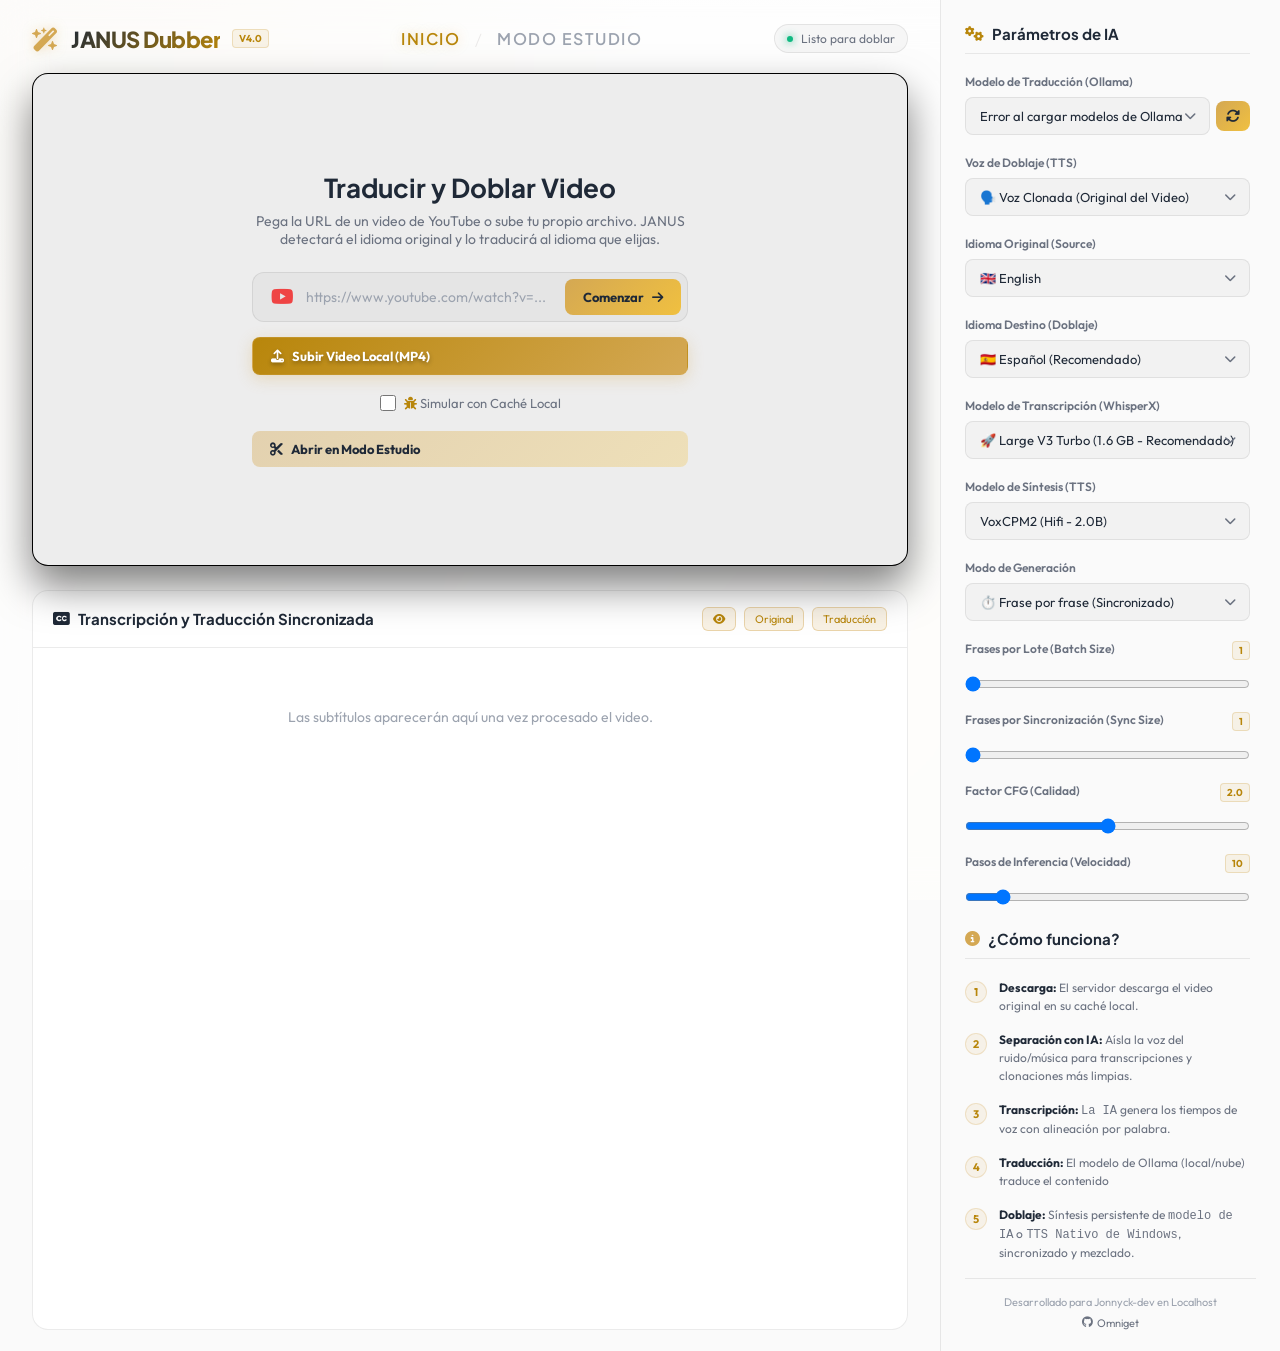
==== frontend/index.html @ ce26626f "v4.1: Multi-language support + Studio translate endpoint + CJK-aware merging - Multi-language: sourc" ====
<!DOCTYPE html>
<html lang="es">
<head>
    <meta charset="UTF-8">
    <meta name="viewport" content="width=device-width, initial-scale=1.0">
    <title>AI Video Dubber & Translator</title>
    <!-- Google Fonts -->
    <link rel="preconnect" href="https://fonts.googleapis.com">
    <link rel="preconnect" href="https://fonts.gstatic.com" crossorigin>
    <link href="https://fonts.googleapis.com/css2?family=Outfit:wght@300;400;600;800&family=Plus+Jakarta+Sans:wght@300;400;600;700&display=swap" rel="stylesheet">
    <!-- FontAwesome for Icons -->
    <link rel="stylesheet" href="https://cdnjs.cloudflare.com/ajax/libs/font-awesome/6.4.0/css/all.min.css">
    <link rel="stylesheet" href="style.css">
</head>
<body>
    <div class="glass-bg"></div>
     <div class="sidebar-mobile-overlay" id="sidebar-overlay"></div>
    <div class="app-container view-active" id="home-view">
        <!-- Main Content Area -->
        <main class="main-content">
            <header class="app-header">
                <div class="logo">
                    <i class="fa-solid fa-wand-magic-sparkles purple-glow"></i>
                    <h1>JANUS Dubber</h1>
                    <span class="badge">v4.0</span>
                </div>
                
                <nav class="top-nav">
                    <a href="#" id="nav-home" class="active">Inicio</a>
                    <span class="separator">/</span>
                    <a href="#" id="nav-studio">Modo Estudio</a>
                </nav>
                <div style="display: flex; align-items: center; gap: 12px;">
                    <button id="btn-new" class="glow-button hidden" style="padding: 6px 12px; font-size: 13px; height: 32px; min-width: auto; margin: 0; background: linear-gradient(135deg, rgba(157, 78, 221, 0.4) 0%, rgba(0, 242, 254, 0.3) 100%); border: 1px solid rgba(255, 255, 255, 0.1);">
                        <i class="fa-solid fa-plus"></i> Nuevo
                    </button>
                    <button id="btn-open-studio" class="glow-button hidden" style="padding: 6px 12px; font-size: 13px; height: 32px; min-width: auto; margin: 0; background: linear-gradient(135deg, rgba(0, 242, 254, 0.4) 0%, rgba(157, 78, 221, 0.3) 100%); border: 1px solid rgba(0, 242, 254, 0.3);">
                        <i class="fa-solid fa-scissors"></i> Estudio v3.0
                    </button>
                    <div class="status-indicator" id="global-status">
                         <span class="dot"></span> Listo para doblar
                     </div>
                     <button id="btn-toggle-sidebar" class="btn-toggle-sidebar" title="Ajustes">
                         <i class="fa-solid fa-sliders"></i>
                     </button>
                 </div>
            </header>

            <div class="player-wrapper">
                <!-- Start Overlay Panel -->
                <div id="start-overlay" class="overlay-panel">
                    <div class="overlay-content">
                        <h2>Traducir y Doblar Video</h2>
                         <p>Pega la URL de un video de YouTube o sube tu propio archivo. JANUS detectará el idioma original y lo traducirá al idioma que elijas.</p>
                        
                        <div class="url-input-container">
                            <i class="fa-brands fa-youtube icon"></i>
                            <input type="text" id="youtube-url" placeholder="https://www.youtube.com/watch?v=..." autocomplete="off">
                            <button id="btn-process" class="glow-button">
                                <span>Comenzar</span> <i class="fa-solid fa-arrow-right"></i>
                            </button>
                        </div>

                        <!-- Carga Local -->
                        <div class="local-upload-container" style="margin-top: 15px;">
                            <input type="file" id="local-video-file" accept="video/mp4,video/x-m4v,video/*" style="display: none;">
                            <button id="btn-upload-local" class="glow-button secondary-btn" style="width: 100%; background: linear-gradient(135deg, var(--accent-gold-dark), var(--accent-gold)); border: 1px solid rgba(212, 168, 83, 0.3); color: #fff; text-shadow: 0px 2px 4px rgba(0,0,0,0.3); box-shadow: 0 4px 15px rgba(212, 168, 83, 0.3);">
                                <i class="fa-solid fa-upload"></i> Subir Video Local (MP4)
                            </button>
                            
                            <!-- Indicador de Archivo Seleccionado -->
                             <div id="local-file-indicator" class="hidden" style="margin-top: 10px; padding: 10px 15px; background: rgba(212, 168, 83, 0.08); border-radius: 8px; border: 1px solid rgba(212, 168, 83, 0.2); display: flex; align-items: center; justify-content: space-between; box-shadow: 0 2px 8px rgba(0,0,0,0.08);">
                                <div style="display: flex; align-items: center; gap: 10px; overflow: hidden;">
                                    <i class="fa-solid fa-file-video" style="color: var(--accent-gold); font-size: 1.2rem;"></i>
                                     <span id="local-file-name" style="color: var(--color-text-main); font-size: 0.9rem; white-space: nowrap; overflow: hidden; text-overflow: ellipsis; font-family: monospace;">ningun_archivo.mp4</span>
                                </div>
                                <i id="btn-clear-local-file" class="fa-solid fa-circle-xmark" style="color: #ef4444; cursor: pointer; font-size: 1.1rem; transition: transform 0.2s;" onmouseover="this.style.transform='scale(1.1)'" onmouseout="this.style.transform='scale(1)'" title="Quitar video"></i>
                            </div>
                        </div>

                        <!-- Modo Desarrollo: Usar Caché -->
                        <div class="dev-cache-panel">
                            <label class="dev-checkbox-label">
                                <input type="checkbox" id="chk-use-cache">
                                <span><i class="fa-solid fa-bug text-purple"></i> Simular con Caché Local</span>
                            </label>
                            <div id="cache-select-wrapper" class="select-wrapper dev-select-wrapper hidden">
                                <select id="select-cache">
                                    <option value="">(Cargando cachés...)</option>
                                </select>
                                <i class="fa-solid fa-chevron-down dropdown-icon"></i>
                            </div>
                        </div>

                        <!-- Direct to Studio Button -->
                        <div class="studio-direct-action" style="margin-top: 20px;">
                            <button id="btn-process-studio" class="glow-button" style="width: 100%; background: linear-gradient(135deg, rgba(212, 168, 83, 0.4) 0%, rgba(240, 192, 64, 0.3) 100%); border-color: rgba(212, 168, 83, 0.3); color: #1f2937;">
                                <i class="fa-solid fa-scissors"></i> <span>Abrir en Modo Estudio</span>
                            </button>
                        </div>
                    </div>
                </div>

                <!-- Processing Overlay (Visible during tasks) -->
                <div id="processing-overlay" class="overlay-panel hidden">
                    <div class="overlay-content">
                        <div class="spinner-container">
                            <div class="spinner"></div>
                            <div class="spinner-glow"></div>
                        </div>
                        <h2 id="process-title">Procesando Video...</h2>
                        <p id="process-description">Descargando medios desde YouTube...</p>
                        
                        <div class="progress-bar-container">
                            <div class="progress-bar" id="progress-bar" style="width: 0%"></div>
                        </div>
                        <span class="progress-text" id="progress-text">0%</span>
                        <div class="stop-button-container">
                            <button id="btn-stop-task" class="glow-button stop-button">
                                <i class="fa-solid fa-circle-stop"></i> Detener
                            </button>
                        </div>
                    </div>
                </div>

                <!-- HTML5 Native Video Player -->
                <video id="video-player" controls class="hidden"></video>
            </div>

            <!-- Subtitles Scrolling Panel -->
            <div class="subtitles-container">
                <div class="panel-header">
                    <h3><i class="fa-solid fa-closed-captioning"></i> Transcripción y Traducción Sincronizada</h3>
                    <div class="sub-toggle-buttons">
                        <button id="btn-toggle-panel" class="active" title="Mostrar/Ocultar Caja"><i class="fa-solid fa-eye"></i></button>
                        <button id="btn-show-original" class="active">Original</button>
                        <button id="btn-show-translated" class="active">Traducción</button>
                    </div>
                </div>
                <div class="subtitles-viewport" id="subtitles-viewport">
                    <p class="empty-subs-msg">Las subtítulos aparecerán aquí una vez procesado el video.</p>
                </div>
            </div>
        </main>

        <!-- Sidebar Actions & Settings -->
        <aside class="sidebar">
            <div class="sidebar-scrollable">
                <div class="sidebar-section">
                    <h3><i class="fa-solid fa-gears text-purple"></i> Parámetros de IA</h3>
                    
                    <div class="control-group">
                        <label for="select-model">Modelo de Traducción (Ollama)</label>
                        <div style="display: flex; gap: 6px; align-items: center;">
                            <div class="select-wrapper" style="flex: 1;">
                                <select id="select-model">
                                    <option value="">(Cargando modelos...)</option>
                                </select>
                                <i class="fa-solid fa-chevron-down dropdown-icon"></i>
                            </div>
                            <button id="btn-reload-models" class="glow-button" style="padding: 8px 10px; font-size: 14px; min-width: auto;" title="Recargar modelos de Ollama">
                                <i class="fa-solid fa-rotate"></i>
                            </button>
                        </div>
                        <div id="ollama-status" style="font-size: 11px; color: #ff6b6b; margin-top: 4px; display: none;">
                            <i class="fa-solid fa-triangle-exclamation"></i> Ollama no detectado. Inícialo y presiona Recargar.
                        </div>
                    </div>

                    <div class="control-group">
                        <label for="select-speaker">Voz de Doblaje (TTS)</label>
                        <div class="select-wrapper">
                            <select id="select-speaker">
                                <optgroup label="TTS Rápido (Windows)">
                                    <option value="windows_native">🤖 Voz Robótica (Nativa Windows)</option>
                                </optgroup>
                                <optgroup label="Doblaje Personalizado">
                                    <option value="cloned_speaker" selected>🗣️ Voz Clonada (Original del Video)</option>
                                </optgroup>
                                <optgroup label="Voces de Doblaje (VoxCPM / VibeVoice)">
                                    <option value="en-Frank_man">(Hombre) Frank</option>
                                    <option value="en-Carter_man">(Hombre) Carter</option>
                                    <option value="en-Davis_man">(Hombre) Davis</option>
                                    <option value="en-Grace_woman">(Mujer) Grace</option>
                                    <option value="en-Emma_woman">(Mujer) Emma</option>
                                </optgroup>
                            </select>
                            <i class="fa-solid fa-chevron-down dropdown-icon"></i>
                        </div>
                    </div>

                    <div class="control-group">
                        <label for="select-source-lang">Idioma Original (Source)</label>
                        <div class="select-wrapper">
                            <select id="select-source-lang">
                                <option value="English">🇬🇧 English</option>
                                <option value="Spanish">🇪🇸 Español</option>
                                <option value="Japanese">🇯🇵 日本語</option>
                                <option value="Portuguese">🇧🇷 Português</option>
                                <option value="French">🇫🇷 Français</option>
                                <option value="German">🇩🇪 Deutsch</option>
                                <option value="Italian">🇮🇹 Italiano</option>
                                <option value="Korean">🇰🇷 한국어</option>
                                <option value="Chinese">🇨🇳 中文</option>
                            </select>
                            <i class="fa-solid fa-chevron-down dropdown-icon"></i>
                        </div>
                    </div>

                    <div class="control-group">
                        <label for="select-target-lang">Idioma Destino (Doblaje)</label>
                        <div class="select-wrapper">
                            <select id="select-target-lang">
                                <option value="Spanish">🇪🇸 Español (Recomendado)</option>
                                <option value="English">🇬🇧 English</option>
                            </select>
                            <i class="fa-solid fa-chevron-down dropdown-icon"></i>
                        </div>
                    </div>

                    <div class="control-group">
                        <label for="select-whisper-model">Modelo de Transcripción (WhisperX)</label>
                        <div class="select-wrapper">
                            <select id="select-whisper-model">
                                <option value="large-v3-turbo" selected>🚀 Large V3 Turbo (1.6 GB - Recomendado)</option>
                                <option value="large-v2">Large V2 (Más preciso, más lento)</option>
                                <option value="medium">Medium</option>
                                <option value="small">Small</option>
                                <option value="tiny">Tiny (Más rápido, menos preciso)</option>
                            </select>
                            <i class="fa-solid fa-chevron-down dropdown-icon"></i>
                        </div>
                    </div>

                    <div class="control-group">
                        <label for="select-tts-model">Modelo de Síntesis (TTS)</label>
                        <div class="select-wrapper">
                            <select id="select-tts-model">
                                <option value="openbmb/VoxCPM2" selected>VoxCPM2 (Hifi - 2.0B)</option>
                                <option value="VibeVoice-1.5B">VibeVoice 1.5B (Standard)</option>
                                <option value="VibeVoice-Realtime-0.5B">VibeVoice 0.5B (Streaming)</option>
                            </select>
                            <i class="fa-solid fa-chevron-down dropdown-icon"></i>
                        </div>
                    </div>

                    <div class="control-group">
                        <label for="select-tts-mode">Modo de Generación</label>
                        <div class="select-wrapper">
                            <select id="select-tts-mode">
                                <option value="sentence" selected>⏱️ Frase por frase (Sincronizado)</option>
                                <option value="oneshot">⚡ One-Shot (Todo Unido - Rápido)</option>
                            </select>
                            <i class="fa-solid fa-chevron-down dropdown-icon"></i>
                        </div>
                    </div>

                    <div class="control-group" id="batch-size-group">
                        <label for="input-batch-size" class="flex justify-between">
                            <span>Frases por Lote (Batch Size)</span>
                            <span id="val-batch-size" class="badge">1</span>
                        </label>
                        <input type="range" id="input-batch-size" min="1" max="50" step="1" value="1" style="width: 100%; margin-top: 8px;">
                    </div>

                    <div class="control-group" id="sync-size-group">
                        <label for="input-sync-size" class="flex justify-between">
                            <span>Frases por Sincronización (Sync Size)</span>
                            <span id="val-sync-size" class="badge">1</span>
                        </label>
                        <input type="range" id="input-sync-size" min="1" max="50" step="1" value="1" style="width: 100%; margin-top: 8px;">
                    </div>

                    <div class="control-group">
                        <label for="input-tts-cfg" class="flex justify-between">
                            <span>Factor CFG (Calidad)</span>
                            <span id="val-tts-cfg" class="badge">2.0</span>
                        </label>
                        <input type="range" id="input-tts-cfg" min="1.0" max="3.0" step="0.1" value="2.0" style="width: 100%; margin-top: 8px;">
                    </div>

                    <div class="control-group">
                        <label for="input-tts-steps" class="flex justify-between">
                            <span>Pasos de Inferencia (Velocidad)</span>
                            <span id="val-tts-steps" class="badge">10</span>
                        </label>
                        <input type="range" id="input-tts-steps" min="5" max="50" step="1" value="10" style="width: 100%; margin-top: 8px;">
                    </div>
                </div>

                <!-- Pipeline Timers / Performance Section -->
                <div id="timers-section" class="sidebar-section hidden">
                    <h3><i class="fa-solid fa-stopwatch text-orange"></i> Tiempos del Pipeline</h3>
                    <div class="timers-list" id="timers-list">
                        <!-- Dynamic Timers Content -->
                    </div>
                </div>

                <div class="sidebar-section info-section">
                    <h3><i class="fa-solid fa-circle-info text-teal"></i> ¿Cómo funciona?</h3>
                    <ol class="workflow-steps">
                        <li>
                            <div class="step-num">1</div>
                            <p><strong>Descarga:</strong> El servidor descarga el video original en su caché local.</p>
                        </li>
                        <li>
                            <div class="step-num">2</div>
                            <p><strong>Separación con IA:</strong> Aísla la voz del ruido/música para transcripciones y clonaciones más limpias.</p>
                        </li>
                        <li>
                            <div class="step-num">3</div>
                            <p><strong>Transcripción:</strong> <code>La IA</code> genera los tiempos de voz con alineación por palabra.</p>
                        </li>
                        <li>
                            <div class="step-num">4</div>
                            <p><strong>Traducción:</strong> El modelo de Ollama (local/nube) traduce el contenido</p>
                        </li>
                        <li>
                            <div class="step-num">5</div>
                            <p><strong>Doblaje:</strong> Síntesis persistente de <code>modelo de IA</code> o <code>TTS Nativo de Windows</code>, sincronizado y mezclado.</p>
                        </li>
                    </ol>
                </div>
            </div>

            <footer class="sidebar-footer">
                <p>Desarrollado para Jonnyck-dev en Localhost</p>
                <div class="links">
                    <a href="https://github.com/tonhowtf/omniget" target="_blank"><i class="fa-brands fa-github"></i> Omniget</a>
                </div>
            </footer>
        </aside>
    </div>

    <!-- Studio View (overlay in-app) -->
    <div id="studio-view" class="studio-container hidden">
        <header class="app-header studio-header">
            <div class="logo">
                <i class="fa-solid fa-scissors purple-glow" style="color: var(--accent-gold);"></i>
                 <h1>JANUS AUDIO EDITOR</h1>
                 <span class="badge" style="background: rgba(212, 168, 83, 0.15); color: var(--accent-gold-dark);">v3.0</span>
            </div>
            <button id="btn-close-studio" class="glow-button"><i class="fa-solid fa-arrow-left"></i> Volver al Inicio</button>
        </header>

        <div class="studio-workspace">
            <div class="studio-left" style="position: relative;">
                
                <!-- Overlay de carga de caché -->
                <div id="studio-cache-overlay" class="hidden" style="position: absolute; inset: 0; display: flex; flex-direction: column; justify-content: center; align-items: center; background: rgba(255, 255, 255, 0.95); z-index: 10; border-radius: 8px;">
                    <div style="background: rgba(255, 255, 255, 0.95); padding: 40px; border-radius: 12px; border: 1px solid rgba(0,0,0,0.08); text-align: center; width: 500px; max-width: 90%; box-shadow: 0 10px 30px rgba(0,0,0,0.1);">
                        <i class="fa-solid fa-folder-open text-teal" style="font-size: 48px; margin-bottom: 20px;"></i>
                        <h2 style="margin-bottom: 10px; font-weight: 600;">Cargar Proyecto</h2>
                        <p class="text-gray" style="margin-bottom: 25px; font-size: 14px;">Selecciona una sesión renderizada para entrar al editor.</p>
                        
                        <div class="studio-cache-actions" style="display: flex; gap: 10px; align-items: stretch;">
                             <select id="select-studio-cache" class="studio-select" style="flex: 1; background: rgba(0,0,0,0.04); border: 1px solid rgba(0,0,0,0.15); color: var(--color-text-main); padding: 12px; border-radius: 6px; font-size: 14px; outline: none;">
                                 <option value="">Cargando cachés...</option>
                             </select>
                             <button id="btn-studio-load-cache" class="glow-button" style="background: linear-gradient(135deg, var(--accent-gold) 0%, var(--accent-gold-light) 100%); border-color: transparent; color: #1f2937; padding: 12px 24px; font-weight: 600;">
                                Comenzar
                            </button>
                        </div>
                    </div>
                </div>
                <div id="studio-video-wrapper" class="studio-video-wrapper"></div>
            </div>

            <div class="studio-right">
                <div class="inspector-panel">
                    <h3><i class="fa-solid fa-sliders"></i> AUDIO PROPERTIES</h3>
                    <p id="inspector-block-name" class="text-gray" style="margin-bottom: 15px;">Selecciona un bloque de audio en la línea de tiempo inferior...</p>

                    <div class="inspector-content hidden" id="inspector-content">
                        <label id="lbl-transcript">TRANSCRIPT</label>
                        <textarea id="studio-textarea" rows="8"></textarea>

                        <label style="margin-top: 15px; display: block;">IDIOMA ORIGINAL (SOURCE)</label>
                        <select id="select-studio-source-lang" class="studio-select" style="width: 100%; background: rgba(0,0,0,0.04); border: 1px solid rgba(0,0,0,0.15); color: var(--color-text-main); padding: 8px; border-radius: 4px; margin-bottom: 10px;">
                            <option value="English">🇬🇧 English</option>
                            <option value="Spanish">🇪🇸 Español</option>
                            <option value="Japanese">🇯🇵 日本語</option>
                            <option value="Portuguese">🇧🇷 Português</option>
                            <option value="French">🇫🇷 Français</option>
                            <option value="German">🇩🇪 Deutsch</option>
                            <option value="Italian">🇮🇹 Italiano</option>
                            <option value="Korean">🇰🇷 한국어</option>
                            <option value="Chinese">🇨🇳 中文</option>
                        </select>

                        <label style="margin-top: 10px; display: block;">IDIOMA DESTINO (DOBLAJE)</label>
                        <select id="select-studio-target-lang" class="studio-select" style="width: 100%; background: rgba(0,0,0,0.04); border: 1px solid rgba(0,0,0,0.15); color: var(--color-text-main); padding: 8px; border-radius: 4px; margin-bottom: 10px;">
                            <option value="Spanish">🇪🇸 Español (Recomendado)</option>
                            <option value="English">🇬🇧 English</option>
                        </select>

                        <label style="margin-top: 10px; display: block;">MODELO DE TRADUCCIÓN (OLLAMA)</label>
                        <select id="select-studio-model" class="studio-select" style="width: 100%; background: rgba(0,0,0,0.04); border: 1px solid rgba(0,0,0,0.15); color: var(--color-text-main); padding: 8px; border-radius: 4px; margin-bottom: 10px;">
                            <option value="">(Cargando modelos...)</option>
                        </select>

                        <div class="inspector-actions" style="display: flex; gap: 10px; margin-top: 15px;">
                            <button id="btn-studio-play-orig" class="glow-button" style="flex:1; background: rgba(0,0,0,0.05); border: 1px solid rgba(0,0,0,0.1); color: var(--color-text-main);"><i class="fa-solid fa-ear-listen"></i> Original</button>
                             <button id="btn-studio-play-dub" class="glow-button" style="flex:1; background: rgba(212, 168, 83, 0.15); border: 1px solid rgba(212, 168, 83, 0.3); color: var(--accent-gold-dark);"><i class="fa-solid fa-play"></i> Doblaje</button>
                        </div>
                        
                        <button id="btn-studio-translate" class="glow-button" style="width: 100%; margin-top: 15px; background: linear-gradient(135deg, rgba(139, 92, 246, 0.6) 0%, rgba(168, 85, 247, 0.4) 100%); border-color: rgba(139, 92, 246, 0.5); color: white; font-weight: 600;">
                            <i class="fa-solid fa-language"></i> Traducir con IA
                        </button>
                        
                        <label style="margin-top: 15px; display: block;">MODELO TTS</label>
                        <select id="select-studio-tts-model" class="studio-select" style="width: 100%; background: rgba(0,0,0,0.04); border: 1px solid rgba(0,0,0,0.15); color: var(--color-text-main); padding: 8px; border-radius: 4px;">
                            <option value="openbmb/VoxCPM2" selected>VoxCPM2 (Hifi - 2.0B)</option>
                            <option value="VibeVoice-1.5B">VibeVoice 1.5B (Standard)</option>
                            <option value="VibeVoice-Realtime-0.5B">VibeVoice 0.5B (Streaming)</option>
                        </select>

                        <label style="margin-top: 15px; display: block;">MODELO WHISPERX</label>
                        <select id="select-studio-whisper-model" class="studio-select" style="width: 100%; background: rgba(0,0,0,0.04); border: 1px solid rgba(0,0,0,0.15); color: var(--color-text-main); padding: 8px; border-radius: 4px; margin-bottom: 10px;">
                            <option value="large-v3-turbo" selected>🚀 Large V3 Turbo</option>
                            <option value="large-v2">Large V2</option>
                            <option value="medium">Medium</option>
                            <option value="small">Small</option>
                            <option value="tiny">Tiny</option>
                        </select>
                        
                        <label style="margin-top: 15px; display: block;">VOZ (SPEAKER)</label>
                        <select id="select-studio-speaker" class="studio-select" style="width: 100%; background: rgba(0,0,0,0.04); border: 1px solid rgba(0,0,0,0.15); color: var(--color-text-main); padding: 8px; border-radius: 4px; margin-bottom: 10px;">
                            <optgroup label="Doblaje Personalizado">
                                <option value="cloned_speaker" selected>🗣️ Voz Clonada (Extraída de esta frase)</option>
                            </optgroup>
                            <optgroup label="Voces de Doblaje (VoxCPM / VibeVoice)">
                                <option value="en-Frank_man">(Hombre) Frank</option>
                                <option value="en-Carter_man">(Hombre) Carter</option>
                                <option value="en-Davis_man">(Hombre) Davis</option>
                                <option value="en-Grace_woman">(Mujer) Grace</option>
                                <option value="en-Emma_woman">(Mujer) Emma</option>
                            </optgroup>
                            <optgroup label="TTS Rápido (Windows)">
                                <option value="windows_native">🤖 Voz Robótica (Nativa Windows)</option>
                            </optgroup>
                        </select>
                        <audio id="studio-audio-player" class="hidden"></audio>

                        <button id="btn-studio-regenerate" class="glow-button regenerate-btn" style="width: 100%; margin-top: 15px; background: linear-gradient(135deg, var(--accent-gold) 0%, var(--accent-gold-light) 100%); color: #1f2937;">
                            <i class="fa-solid fa-rotate"></i> Regenerate Audio (5s)
                        </button>
                        <button id="btn-studio-delete" class="glow-button delete-btn" style="width: 100%; margin-top: 10px; background: rgba(255, 77, 77, 0.15); border-color: rgba(255, 77, 77, 0.5); color: #ff4d4d; font-weight: 600;">
                            <i class="fa-solid fa-trash"></i> Eliminar Frase
                        </button>
                        <button id="btn-studio-retranscribe-single" class="glow-button" style="width: 100%; margin-top: 10px; background: rgba(255, 165, 0, 0.15); border-color: rgba(255, 165, 0, 0.5); color: #ffa500; font-weight: 600;">
                            <i class="fa-solid fa-magnifying-glass-plus"></i> Re-transcribir con WhisperX
                        </button>
                    </div>

                    <!-- Range Selection Section (appears on Shift+Click) -->
                    <div id="range-selection-panel" class="hidden" style="margin-top: 20px; padding: 15px; background: rgba(255, 165, 0, 0.08); border: 1px solid rgba(255, 165, 0, 0.3); border-radius: 8px;">
                        <h4 style="color: #ffa500; margin: 0 0 10px 0; font-size: 13px;">
                            <i class="fa-solid fa-arrows-left-right-to-line"></i> RANGO SELECCIONADO
                        </h4>
                        <p id="range-info" class="text-gray" style="font-size: 12px; margin-bottom: 10px;">
                            Frase #? → Frase #?
                        </p>
                        <p id="range-gap-info" style="font-size: 11px; color: rgba(255,165,0,0.7); margin-bottom: 12px;">
                            Gap: 0.00s de audio sin transcribir
                        </p>
                        <button id="btn-studio-retranscribe" class="glow-button" style="width: 100%; background: rgba(255, 165, 0, 0.15); border-color: rgba(255, 165, 0, 0.5); color: #ffa500; font-weight: 600;">
                            <i class="fa-solid fa-magnifying-glass-plus"></i> Re-transcribir Gap con WhisperX
                        </button>
                        <button id="btn-clear-range" class="glow-button" style="width: 100%; margin-top: 8px; background: rgba(0,0,0,0.04); border-color: rgba(0,0,0,0.1); color: var(--color-text-muted); font-size: 11px;">
                            <i class="fa-solid fa-xmark"></i> Limpiar selección
                        </button>
                    </div>
                </div>
            </div>
        </div>

        <div class="studio-timeline-section">
            <div class="timeline-header">
                <h3><i class="fa-solid fa-timeline"></i> TIMELINE</h3>
                <button id="btn-studio-finalize" class="glow-button finish-btn" style="background: linear-gradient(135deg, var(--accent-gold) 0%, var(--accent-gold-light) 100%); color: #1f2937;"><i class="fa-solid fa-film"></i> Ensamblar Video Final</button>
            </div>

            <div class="timeline-container">
                <div class="timeline-track-labels">
                    <div class="track-label video-track" style="display: flex; justify-content: space-between; align-items: center; background: rgba(212, 168, 83, 0.1);">
                         <span>V2 | Video Doblado</span>
                         <button id="btn-vis-dubbed" class="timeline-mute-btn" title="Mostrar/Ocultar" style="background: none; border: none; color: var(--accent-gold-dark); cursor: pointer;"><i class="fa-solid fa-eye-slash"></i></button>
                    </div>
                    <div class="track-label video-track" style="display: flex; justify-content: space-between; align-items: center;">
                        <span>V1 | Video Original</span>
                        <button id="btn-vis-original" class="timeline-mute-btn" title="Mostrar/Ocultar" style="background: none; border: none; color: white; cursor: pointer;"><i class="fa-solid fa-eye"></i></button>
                    </div>
                    <div class="track-label dubbed-track" style="color: var(--accent-gold-dark); display: flex; justify-content: space-between; align-items: center;">
                         <span>A1 | Doblaje Global</span>
                        <button id="btn-mute-dubbed" class="timeline-mute-btn" title="Silenciar/Activar" style="background: none; border: none; color: inherit; cursor: pointer;"><i class="fa-solid fa-volume-high"></i></button>
                    </div>
                    <div class="track-label english-track" style="color: #475569; display: flex; justify-content: space-between; align-items: center;">
                         <span>A2 | Original Global</span>
                        <button id="btn-mute-original" class="timeline-mute-btn" title="Silenciar/Activar" style="background: none; border: none; color: inherit; cursor: pointer;"><i class="fa-solid fa-volume-high"></i></button>
                    </div>
                    <div class="track-label" style="color: var(--accent-gold-dark); display: flex; justify-content: space-between; align-items: center; padding: 10px; border-bottom: 1px solid var(--border-color); font-size: 11px;">
                        <span>A3 | Frase Activa (Regenerada)</span>
                        <button id="btn-mute-phrase" class="timeline-mute-btn" title="Silenciar/Activar" style="background: none; border: none; color: inherit; cursor: pointer;"><i class="fa-solid fa-volume-high"></i></button>
                    </div>
                </div>
                <div class="timeline-scroll-area" id="timeline-scroll-area">
                    <div class="timeline-ruler" id="timeline-ruler"></div>
                    <div class="timeline-track" id="track-video-dubbed" style="background: rgba(0, 242, 254, 0.05);">
                        <div class="timeline-block video-block" id="block-video-dubbed" style="width: 100%; background: linear-gradient(180deg, rgba(0, 242, 254, 0.3) 0%, rgba(0, 242, 254, 0.1) 100%);"></div>
                    </div>
                    <div class="timeline-track" id="track-video-orig">
                        <div class="timeline-block video-block" id="block-video-orig" style="width: 100%;"></div>
                    </div>
                    <div class="timeline-track" id="track-dubbed"></div>
                    <div class="timeline-track" id="track-english"></div>
                </div>
            </div>
        </div>
    </div>

    <script src="app.js"></script>
</body>
</html>
---- frontend/style.css ----
/* Global CSS Variables & Settings */
:root {
    --bg-dark: #ffffff;
    --bg-card: rgba(255, 255, 255, 0.85);
    --bg-sidebar: rgba(250, 250, 250, 0.95);
    --border-color: rgba(0, 0, 0, 0.08);
    --border-glow: rgba(212, 168, 83, 0.25);
    
    --color-text-main: #1f2937;
    --color-text-muted: #6b7280;
    --color-text-dim: #9ca3af;
    
    --accent-gold: #d4a853;
    --accent-gold-light: #f0c040;
    --accent-gold-dark: #b8860b;
    --accent-red: #ef4444;
    --accent-glow-gold: rgba(212, 168, 83, 0.4);
    --accent-glow-red: rgba(239, 68, 68, 0.4);
    
    --font-header: 'Plus Jakarta Sans', sans-serif;
    --font-body: 'Outfit', sans-serif;
    --transition-smooth: all 0.3s cubic-bezier(0.4, 0, 0.2, 1);
    
    color-scheme: light;
}

/* Maintain compatibility aliases */
:root {
    --accent-teal: var(--accent-gold);
    --accent-purple: var(--accent-gold-dark);
    --accent-glow-teal: var(--accent-glow-gold);
    --accent-glow-purple: rgba(184, 134, 11, 0.4);
}

* {
    box-sizing: border-box;
    margin: 0;
    padding: 0;
}

body {
    background-color: #fafafa;
    color: var(--color-text-main);
    font-family: var(--font-body);
    overflow-x: hidden;
    height: 100vh;
    display: flex;
    justify-content: center;
    align-items: center;
}

/* Glassmorphism Background Gradient */
.glass-bg {
    position: fixed;
    top: 0;
    left: 0;
    width: 100%;
    height: 100%;
    background: 
        radial-gradient(circle at 10% 20%, rgba(212, 168, 83, 0.08) 0%, transparent 40%),
        radial-gradient(circle at 90% 80%, rgba(240, 192, 64, 0.06) 0%, transparent 40%),
        radial-gradient(circle at 50% 50%, #fefefe 0%, #fafafa 100%);
    z-index: -1;
}

/* App Layout Container */
.app-container {
    width: 100vw;
    height: 100vh;
    display: grid;
    grid-template-columns: 1fr 340px;
    background: rgba(255, 255, 255, 0.6);
    backdrop-filter: blur(20px);
    -webkit-backdrop-filter: blur(20px);
}

/* Main Content Area */
.main-content {
    display: flex;
    flex-direction: column;
    height: 100%;
    padding: 24px 32px;
    overflow-y: auto;
}

.app-header {
    display: flex;
    justify-content: space-between;
    align-items: center;
    margin-bottom: 20px;
}

.top-nav {
    display: flex;
    align-items: center;
    gap: 15px;
    font-family: var(--font-header);
    font-weight: 600;
    font-size: 16px;
}

.top-nav a {
    color: var(--color-text-dim);
    text-decoration: none;
    transition: var(--transition-smooth);
    text-transform: uppercase;
    letter-spacing: 1.5px;
}

.top-nav a:hover {
    color: var(--accent-gold-dark);
    text-shadow: 0 0 10px var(--accent-glow-gold);
}

.top-nav a.active {
    color: var(--accent-gold-dark);
    text-shadow: 0 0 12px var(--accent-glow-gold);
}

.top-nav .separator {
    color: var(--border-color);
    font-weight: 300;
}

.logo {
    display: flex;
    align-items: center;
    gap: 12px;
}

.logo i {
    font-size: 24px;
}

.purple-glow {
    color: var(--accent-gold);
    text-shadow: 0 0 12px var(--accent-glow-gold);
}

.logo h1 {
    font-family: var(--font-header);
    font-weight: 800;
    font-size: 22px;
    letter-spacing: -0.5px;
    background: linear-gradient(135deg, #1f2937 0%, var(--accent-gold-dark) 100%);
    -webkit-background-clip: text;
    -webkit-text-fill-color: transparent;
}

.badge {
    background: rgba(212, 168, 83, 0.12);
    border: 1px solid rgba(212, 168, 83, 0.3);
    color: var(--accent-gold-dark);
    padding: 2px 6px;
    border-radius: 4px;
    font-size: 10px;
    font-weight: 700;
    text-transform: uppercase;
}

.status-indicator {
    display: flex;
    align-items: center;
    gap: 8px;
    font-size: 12px;
    color: var(--color-text-muted);
    background: rgba(0, 0, 0, 0.03);
    padding: 6px 12px;
    border-radius: 20px;
    border: 1px solid var(--border-color);
}

.status-indicator .dot {
    width: 6px;
    height: 6px;
    background-color: #10b981;
    border-radius: 50%;
    box-shadow: 0 0 8px #10b981;
}

/* Video Player Wrapper */
.player-wrapper {
    position: relative;
    width: 100%;
    aspect-ratio: 16 / 9;
    border-radius: 16px;
    overflow: hidden;
    background-color: #000;
    border: 1px solid var(--border-color);
    box-shadow: 0 20px 40px rgba(0, 0, 0, 0.5);
    margin-bottom: 24px;
}

video {
    width: 100%;
    height: 100%;
    object-fit: contain;
    outline: none;
}

/* Overlay Panels (Start Input & Loader) */
.overlay-panel {
    position: absolute;
    top: 0;
    left: 0;
    width: 100%;
    height: 100%;
    display: flex;
    justify-content: center;
    align-items: center;
    z-index: 10;
    background-color: rgba(250, 250, 250, 0.95);
    transition: var(--transition-smooth);
}

.overlay-panel.hidden, video.hidden {
    opacity: 0;
    pointer-events: none;
    display: none !important;
}

.overlay-content {
    text-align: center;
    max-width: 500px;
    padding: 32px;
    width: 100%;
}

.overlay-content h2 {
    font-family: var(--font-header);
    font-size: 26px;
    margin-bottom: 8px;
}

.overlay-content p {
    color: var(--color-text-muted);
    font-size: 14px;
    margin-bottom: 24px;
}

/* Input Styles */
.url-input-container {
    display: flex;
    align-items: center;
    background: rgba(0, 0, 0, 0.03);
    border: 1px solid var(--border-color);
    border-radius: 12px;
    padding: 6px;
    transition: var(--transition-smooth);
}

.url-input-container:focus-within {
    border-color: var(--accent-gold);
    box-shadow: 0 0 15px var(--border-glow);
    background: rgba(0, 0, 0, 0.05);
}

.url-input-container .icon {
    font-size: 20px;
    color: #ef4444;
    margin: 0 12px;
}

.url-input-container input {
    flex: 1;
    background: none;
    border: none;
    outline: none;
    color: var(--color-text-main);
    font-family: var(--font-body);
    font-size: 14px;
}

.url-input-container input::placeholder {
    color: var(--color-text-dim);
}

/* Glow Button */
.glow-button {
    background: linear-gradient(135deg, var(--accent-gold) 0%, var(--accent-gold-light) 100%);
    border: none;
    outline: none;
    color: #1f2937;
    font-weight: 700;
    font-family: var(--font-body);
    font-size: 13px;
    padding: 10px 18px;
    border-radius: 8px;
    cursor: pointer;
    display: flex;
    align-items: center;
    gap: 8px;
    transition: var(--transition-smooth);
}

.glow-button:hover {
    transform: translateY(-1px);
    box-shadow: 0 0 15px var(--accent-glow-gold);
}

.glow-button span {
    color: #1f2937;
}

/* Spinner Loader */
.spinner-container {
    position: relative;
    width: 60px;
    height: 60px;
    margin: 0 auto 20px auto;
}

.spinner {
    width: 100%;
    height: 100%;
    border: 3px solid rgba(0, 0, 0, 0.05);
    border-top-color: var(--accent-gold);
    border-bottom-color: var(--accent-gold-dark);
    border-radius: 50%;
    animation: spin 1.5s linear infinite;
}

.spinner-glow {
    position: absolute;
    top: 0;
    left: 0;
    width: 100%;
    height: 100%;
    border-radius: 50%;
    box-shadow: 0 0 15px var(--accent-glow-gold);
    opacity: 0.5;
    animation: pulse 1.5s ease-in-out infinite;
}

@keyframes spin {
    to { transform: rotate(360deg); }
}

@keyframes pulse {
    0%, 100% { transform: scale(1); opacity: 0.3; }
    50% { transform: scale(1.05); opacity: 0.6; }
}

/* Progress Bar */
.progress-bar-container {
    width: 100%;
    height: 6px;
    background: rgba(0, 0, 0, 0.05);
    border-radius: 10px;
    overflow: hidden;
    margin-bottom: 8px;
}

.progress-bar {
    height: 100%;
    background: linear-gradient(90deg, var(--accent-gold), var(--accent-gold-light));
    box-shadow: 0 0 10px var(--accent-glow-gold);
    transition: width 0.4s ease;
}

.progress-text {
    font-size: 12px;
    font-weight: 700;
    color: var(--accent-gold-dark);
}

/* Subtitles Sync Section */
.subtitles-container {
    flex: 1;
    display: flex;
    flex-direction: column;
    background-color: var(--bg-card);
    border: 1px solid var(--border-color);
    border-radius: 16px;
    overflow: hidden;
}

.panel-header {
    display: flex;
    justify-content: space-between;
    align-items: center;
    padding: 16px 20px;
    border-bottom: 1px solid var(--border-color);
}

.panel-header h3 {
    font-family: var(--font-header);
    font-size: 15px;
    font-weight: 700;
    display: flex;
    align-items: center;
    gap: 8px;
}

.sub-toggle-buttons {
    display: flex;
    gap: 8px;
}

.sub-toggle-buttons button {
    background: rgba(0, 0, 0, 0.03);
    border: 1px solid var(--border-color);
    color: var(--color-text-muted);
    font-family: var(--font-body);
    font-size: 11px;
    padding: 4px 10px;
    border-radius: 6px;
    cursor: pointer;
    transition: var(--transition-smooth);
}

.sub-toggle-buttons button.active {
    background: rgba(212, 168, 83, 0.15);
    border-color: rgba(212, 168, 83, 0.4);
    color: var(--accent-gold-dark);
}

.subtitles-viewport {
    flex: 1;
    padding: 20px;
    overflow-y: auto;
    max-height: 250px;
    display: flex;
    flex-direction: column;
    gap: 12px;
}

.subtitles-viewport::-webkit-scrollbar {
    width: 6px;
}

.subtitles-viewport::-webkit-scrollbar-thumb {
    background: rgba(0, 0, 0, 0.08);
    border-radius: 10px;
}

.empty-subs-msg {
    text-align: center;
    color: var(--color-text-dim);
    font-size: 14px;
    margin-top: 40px;
}

/* Subtitle Line Item styling */
.subtitle-line {
    display: flex;
    gap: 16px;
    padding: 10px 14px;
    border-radius: 8px;
    background: rgba(0, 0, 0, 0.01);
    border: 1px solid transparent;
    cursor: pointer;
    transition: var(--transition-smooth);
}

.subtitle-line:hover {
    background: rgba(0, 0, 0, 0.03);
}

.subtitle-line.active {
    background: rgba(212, 168, 83, 0.06);
    border-color: rgba(212, 168, 83, 0.2);
    box-shadow: inset 3px 0 0 var(--accent-gold);
}

.subtitle-line .timestamp {
    font-family: monospace;
    font-size: 12px;
    color: var(--accent-gold-dark);
    width: 50px;
    flex-shrink: 0;
}

.subtitle-line .text-pair {
    display: flex;
    flex-direction: column;
    gap: 4px;
    flex: 1;
}

.subtitle-line .text-source {
    font-size: 13px;
    color: var(--color-text-muted);
}

.subtitle-line.active .text-source {
    color: var(--color-text-main);
}

.subtitle-line .text-target {
    font-size: 13px;
    font-weight: 600;
    color: var(--color-text-muted);
}

.subtitle-line.active .text-target {
    color: var(--accent-gold-dark);
}

.subtitle-line.hide-source .text-source { display: none; }
.subtitle-line.hide-target .text-target { display: none; }

/* Sidebar Styling */
.sidebar {
    background-color: var(--bg-sidebar);
    border-left: 1px solid var(--border-color);
    padding: 24px;
    display: flex;
    flex-direction: column;
    justify-content: space-between;
    height: 100%;
}

.sidebar-section {
    display: flex;
    flex-direction: column;
    gap: 20px;
}

.sidebar-section h3 {
    font-family: var(--font-header);
    font-size: 15px;
    font-weight: 700;
    display: flex;
    align-items: center;
    gap: 8px;
    border-bottom: 1px solid var(--border-color);
    padding-bottom: 10px;
}

.text-purple { color: var(--accent-gold-dark); }
.text-teal { color: var(--accent-gold); }

.control-group {
    display: flex;
    flex-direction: column;
    gap: 8px;
}

.control-group label {
    font-size: 12px;
    color: var(--color-text-muted);
    font-weight: 600;
}

.select-wrapper {
    position: relative;
    width: 100%;
}

.select-wrapper select {
    width: 100%;
    background: rgba(0, 0, 0, 0.03);
    border: 1px solid var(--border-color);
    border-radius: 8px;
    padding: 10px 14px;
    color: var(--color-text-main);
    font-family: var(--font-body);
    font-size: 13px;
    outline: none;
    cursor: pointer;
    appearance: none;
    -webkit-appearance: none;
    transition: var(--transition-smooth);
}

.select-wrapper select:focus {
    border-color: var(--accent-gold);
    box-shadow: 0 0 10px var(--border-glow);
}

.dropdown-icon {
    position: absolute;
    right: 14px;
    top: 50%;
    transform: translateY(-50%);
    font-size: 12px;
    color: var(--color-text-muted);
    pointer-events: none;
}

/* Info Steps Workflow */
.workflow-steps {
    list-style: none;
    display: flex;
    flex-direction: column;
    gap: 16px;
}

.workflow-steps li {
    display: flex;
    gap: 12px;
    align-items: flex-start;
}

.step-num {
    background: rgba(212, 168, 83, 0.1);
    border: 1px solid rgba(212, 168, 83, 0.25);
    color: var(--accent-gold-dark);
    font-weight: 700;
    width: 22px;
    height: 22px;
    border-radius: 50%;
    display: flex;
    justify-content: center;
    align-items: center;
    font-size: 11px;
    flex-shrink: 0;
    margin-top: 2px;
}

.workflow-steps p {
    font-size: 12px;
    color: var(--color-text-muted);
    line-height: 1.5;
}

.workflow-steps strong {
    color: var(--color-text-main);
}

.sidebar-footer {
    border-top: 1px solid var(--border-color);
    padding-top: 16px;
    font-size: 11px;
    color: var(--color-text-dim);
    text-align: center;
    display: flex;
    flex-direction: column;
    gap: 6px;
}

.sidebar-footer a {
    color: var(--color-text-muted);
    text-decoration: none;
    display: inline-flex;
    align-items: center;
    gap: 4px;
    justify-content: center;
    transition: var(--transition-smooth);
}

.sidebar-footer a:hover {
    color: var(--color-text-main);
}

/* Development Mode Cache Styles */
.dev-cache-panel {
    margin-top: 20px;
    display: flex;
    flex-direction: column;
    align-items: center;
    gap: 12px;
    width: 100%;
}

.dev-checkbox-label {
    display: flex;
    align-items: center;
    gap: 8px;
    font-size: 13px;
    color: var(--color-text-muted);
    cursor: pointer;
    user-select: none;
    transition: var(--transition-smooth);
}

.dev-checkbox-label:hover {
    color: var(--color-text-main);
}

.dev-checkbox-label input[type="checkbox"] {
    accent-color: var(--accent-gold);
    width: 16px;
    height: 16px;
    cursor: pointer;
}

.dev-select-wrapper {
    max-width: 320px;
    margin: 0 auto;
}

.dev-select-wrapper.hidden {
    display: none !important;
}

/* Stop Button Styles */
.stop-button-container {
    margin-top: 25px;
    display: flex;
    justify-content: center;
}

.stop-button {
    background: linear-gradient(135deg, var(--accent-red) 0%, #ff6b81 100%);
    color: #fff !important;
    font-weight: 600;
    box-shadow: 0 4px 15px rgba(255, 71, 87, 0.2);
}

.stop-button:hover {
    box-shadow: 0 0 15px var(--accent-glow-red);
    transform: translateY(-1px);
}

/* Sidebar Scrollable Container */
.sidebar-scrollable {
    display: flex;
    flex-direction: column;
    gap: 24px;
    overflow-y: auto;
    flex-grow: 1;
    padding-right: 6px;
    margin-bottom: 16px;
}

/* Custom scrollbar for sidebar scrollable to keep theme consistent */
.sidebar-scrollable::-webkit-scrollbar {
    width: 4px;
}
.sidebar-scrollable::-webkit-scrollbar-thumb {
    background: rgba(0, 0, 0, 0.1);
    border-radius: 10px;
}

/* Pipeline Timers Styling */
.timers-list {
    display: flex;
    flex-direction: column;
    gap: 14px;
    margin-top: 10px;
}

.timer-item {
    display: flex;
    flex-direction: column;
    gap: 6px;
}

.timer-item-header {
    display: flex;
    justify-content: space-between;
    align-items: center;
    font-size: 13px;
    font-weight: 600;
}

.timer-item-title {
    display: flex;
    align-items: center;
    gap: 6px;
    color: var(--color-text-main);
}

.timer-item-val {
    color: var(--color-text-muted);
    font-family: monospace;
    font-size: 12px;
}

.timer-bar-container {
    height: 6px;
    background-color: rgba(0, 0, 0, 0.04);
    border-radius: 3px;
    overflow: hidden;
    width: 100%;
}

.timer-bar {
    height: 100%;
    border-radius: 3px;
    transition: width 0.8s cubic-bezier(0.4, 0, 0.2, 1);
    box-shadow: 0 0 6px rgba(212, 168, 83, 0.15);
}

.timer-item-footer {
    font-size: 11px;
    color: var(--color-text-dim);
    text-align: right;
}

.timer-total-summary {
    margin-top: 8px;
    padding: 12px;
    background: rgba(0, 0, 0, 0.03);
    border: 1px dashed var(--border-color);
    border-radius: 8px;
    display: flex;
    flex-direction: column;
    align-items: center;
    gap: 4px;
}

.total-label {
    font-size: 11px;
    color: var(--color-text-dim);
    text-transform: uppercase;
    letter-spacing: 0.5px;
}

.total-value {
    font-size: 18px;
    font-weight: 700;
    color: var(--accent-gold-dark);
    text-shadow: 0 0 10px var(--accent-glow-gold);
}

/* Flex utilities for labels */
.flex {
    display: flex;
}
.justify-between {
    justify-content: space-between;
}

/* =========================================
   STUDIO VIEW v3.0 (Horizontal Timeline)
   ========================================= */

.hidden {
    display: none !important;
}

.studio-container {
    width: 100%;
    height: 100vh;
    display: flex;
    flex-direction: column;
    background-color: #fafafa;
    z-index: 1000;
    position: relative;
    top: 0;
    left: 0;
    overflow: hidden;
    padding: 10px;
    box-sizing: border-box;
    gap: 10px;
}

@media (min-width: 769px) {
    .studio-container {
        position: fixed;
    }
}

.studio-header {
    flex: 0 0 auto;
    border-radius: 12px;
    padding: 10px 20px;
}

.studio-workspace {
    flex: 1 1 auto;
    display: flex;
    gap: 10px;
    min-height: 0; /* Important for flex children to shrink */
}

.studio-left {
    flex: 2;
    background: var(--bg-card);
    border: 1px solid var(--border-color);
    border-radius: 12px;
    display: flex;
    align-items: center;
    justify-content: center;
    overflow: hidden;
}

.studio-video-wrapper {
    width: 100%;
    height: 100%;
    display: flex;
    align-items: center;
    justify-content: center;
}

.studio-video-wrapper video {
    max-width: 100%;
    max-height: 100%;
    border-radius: 8px;
    box-shadow: 0 0 20px rgba(0,0,0,0.5);
}

.studio-right {
    flex: 1;
    background: var(--bg-card);
    border: 1px solid var(--border-color);
    border-radius: 12px;
    padding: 20px;
    display: flex;
    flex-direction: column;
}

.inspector-panel {
    display: flex;
    flex-direction: column;
    height: 100%;
}

.inspector-panel h3 {
    margin-bottom: 5px;
    color: #fff;
    font-size: 14px;
}

#studio-textarea {
    width: 100%;
    background: rgba(0,0,0,0.04);
    border: 1px solid rgba(0,0,0,0.1);
    border-radius: 8px;
    padding: 12px;
    color: var(--color-text-main);
    font-family: var(--font-body);
    font-size: 13px;
    resize: none;
    outline: none;
    transition: var(--transition-smooth);
}

#studio-textarea:focus {
    border-color: var(--accent-gold);
    box-shadow: 0 0 10px var(--border-glow);
}

.studio-timeline-section {
    flex: 0 0 250px; /* Fixed height for timeline */
    background: var(--bg-card);
    border: 1px solid var(--border-color);
    border-radius: 12px;
    display: flex;
    flex-direction: column;
    overflow: hidden;
}

.timeline-header {
    display: flex;
    justify-content: space-between;
    align-items: center;
    padding: 10px 20px;
    background: rgba(0,0,0,0.02);
    border-bottom: 1px solid var(--border-color);
}

.timeline-header h3 {
    margin: 0;
    font-size: 14px;
}

.timeline-container {
    display: flex;
    flex: 1;
    overflow: hidden;
}

.timeline-track-labels {
    width: 150px;
    background: rgba(0,0,0,0.04);
    border-right: 1px solid var(--border-color);
    display: flex;
    flex-direction: column;
    padding-top: 25px;
}

.track-label {
    height: 60px;
    display: flex;
    align-items: center;
    padding-left: 15px;
    font-size: 12px;
    font-weight: 600;
    border-bottom: 1px solid var(--border-color);
    color: var(--color-text-muted);
}

.timeline-scroll-area {
    flex: 1;
    overflow-x: auto;
    overflow-y: auto;
    position: relative;
    background: repeating-linear-gradient(
        90deg,
        transparent,
        transparent 99px,
        rgba(0,0,0,0.04) 100px
    );
}

.timeline-ruler {
    height: 25px;
    border-bottom: 1px solid var(--border-color);
    position: sticky;
    top: 0;
    display: flex;
    align-items: flex-end;
    pointer-events: none;
}

.timeline-track {
    height: 60px;
    position: relative;
    border-bottom: 1px solid rgba(0,0,0,0.06);
}

.timeline-block {
    position: absolute;
    height: 40px;
    top: 10px;
    border-radius: 6px;
    cursor: pointer;
    transition: all 0.2s ease;
    display: flex;
    align-items: center;
    padding: 0 10px;
    font-size: 11px;
    white-space: nowrap;
    overflow: hidden;
    text-overflow: ellipsis;
    border: 1px solid rgba(0,0,0,0.15);
}

.video-block {
    background: rgba(0,0,0,0.05);
    border-color: rgba(0,0,0,0.2);
}

.dubbed-block {
    background: rgba(212, 168, 83, 0.15);
    border-color: rgba(212, 168, 83, 0.4);
    color: var(--accent-gold-dark);
}

.dubbed-block:hover {
    background: rgba(212, 168, 83, 0.3);
    box-shadow: 0 0 15px rgba(212, 168, 83, 0.5);
}

.dubbed-block.selected {
    background: rgba(212, 168, 83, 0.4);
    box-shadow: 0 0 20px rgba(212, 168, 83, 0.8);
    border-color: var(--accent-gold-dark);
}

.dubbed-block.range-selected {
    background: rgba(255, 165, 0, 0.25);
    border-color: rgba(255, 165, 0, 0.7);
    box-shadow: 0 0 12px rgba(255, 165, 0, 0.4);
    animation: range-pulse 1.5s ease-in-out infinite alternate;
}

@keyframes range-pulse {
    0% { box-shadow: 0 0 8px rgba(255, 165, 0, 0.3); }
    100% { box-shadow: 0 0 18px rgba(255, 165, 0, 0.6); }
}

.english-block {
    background: rgba(100, 116, 139, 0.12);
    border-color: rgba(100, 116, 139, 0.35);
    color: #475569;
}

.english-block:hover {
    background: rgba(100, 116, 139, 0.25);
    box-shadow: 0 0 15px rgba(100, 116, 139, 0.3);
}

.waveform-bg {
    position: absolute;
    top: 0;
    left: 0;
    width: 100%;
    height: 100%;
    opacity: 0.3;
    pointer-events: none;
    background-image: repeating-linear-gradient(
        90deg,
        transparent,
        transparent 2px,
        rgba(255,255,255,0.5) 2px,
        rgba(255,255,255,0.5) 4px
    );
    mask-image: linear-gradient(to bottom, transparent 20%, black 50%, transparent 80%);
    -webkit-mask-image: linear-gradient(to bottom, transparent 20%, black 50%, transparent 80%);
}

/* Sidebar Toggle Button (mobile only) */
.btn-toggle-sidebar {
    display: none;
    background: rgba(255, 255, 255, 0.05);
    border: 1px solid var(--border-color);
    color: var(--color-text-main);
    font-size: 20px;
    width: 44px;
    height: 44px;
    border-radius: 10px;
    cursor: pointer;
    align-items: center;
    justify-content: center;
    transition: var(--transition-smooth);
    flex-shrink: 0;
    margin-left: 8px;
}

.btn-toggle-sidebar:hover {
    background: rgba(0, 242, 254, 0.1);
    border-color: var(--accent-teal);
}

.sidebar-mobile-overlay {
    display: none;
    position: fixed;
    inset: 0;
    background: rgba(0, 0, 0, 0.6);
    z-index: 90;
}

/* =========================================
   RESPONSIVE — Mobile & Tablet
   ========================================= */

@media (max-width: 768px) {
    body {
        display: block !important;
        height: auto !important;
        align-items: initial !important;
        justify-content: initial !important;
    }

    .app-container {
        grid-template-columns: 1fr;
        height: auto;
        min-height: 100vh;
    }

    .main-content {
        padding: 16px;
        height: auto;
    }

    /* Header stacking */
    .app-header {
        flex-wrap: wrap;
        gap: 12px;
        margin-bottom: 16px;
    }

    .logo {
        flex: 1;
        min-width: 120px;
    }

    .logo h1 { font-size: 18px; }

    .top-nav {
        order: 3;
        width: 100%;
        justify-content: center;
        font-size: 14px;
    }

    .app-header > div:last-child {
        flex-shrink: 0;
    }

    .status-indicator {
        font-size: 11px;
        padding: 4px 10px;
        white-space: nowrap;
    }

    .status-indicator span:last-child {
        display: none;
    }

    .status-indicator::after {
        content: "Listo";
    }

    /* Video player taller en mobile */
    .player-wrapper {
        aspect-ratio: 16 / 10;
        min-height: 500px !important;
        border-radius: 12px;
        margin-bottom: 16px;
    }

    /* Overlay panels */
    .overlay-content {
        padding: 20px;
    }

    .overlay-content h2 { font-size: 20px; }

    .url-input-container {
        flex-direction: column;
        padding: 8px;
    }

    .url-input-container .icon {
        display: none;
    }

    .url-input-container input {
        width: 100%;
        padding: 12px;
        font-size: 16px;
    }

    .url-input-container .glow-button {
        width: 100%;
        justify-content: center;
        margin-top: 8px;
        padding: 12px;
        font-size: 14px;
    }

    /* Show sidebar toggle button */
    .btn-toggle-sidebar {
        display: flex;
    }

    /* Sidebar becomes full-width below content */
    .sidebar {
        height: auto;
        max-height: 80vh;
        overflow-y: auto;
        border-left: none;
        border-top: 1px solid var(--border-color);
        padding: 20px 16px;
        position: relative;
        z-index: 95;
        transition: max-height 0.3s ease, opacity 0.3s ease;
    }

    .sidebar-mobile-overlay {
        display: none !important;
    }

    .sidebar.collapsed {
        max-height: 0;
        padding-top: 0;
        padding-bottom: 0;
        overflow: hidden;
        opacity: 0;
    }

    .sidebar-scrollable {
        gap: 20px;
    }

    .control-group select {
        font-size: 16px;
        padding: 12px 14px;
    }

    .glow-button {
        min-height: 44px;
    }

    /* Subtitles más compactos en mobile */
    .subtitles-container {
        max-height: 200px !important;
    }

    .subtitles-viewport {
        max-height: 120px !important;
    }

    .subtitle-line {
        flex-direction: column;
        gap: 4px;
    }

    .subtitle-line .timestamp {
        width: auto;
    }

    .sub-toggle-buttons button {
        font-size: 10px;
        padding: 4px 8px;
    }

    /* Studio overlay - full screen on mobile */
    #studio-cache-overlay {
        position: fixed !important;
        inset: 0 !important;
        z-index: 100 !important;
        background: rgba(250, 250, 250, 0.98) !important;
    }

    #studio-cache-overlay > div {
        padding: 32px 24px !important;
        width: 90% !important;
        max-width: 400px !important;
        min-height: 380px !important;
        display: flex !important;
        flex-direction: column !important;
        justify-content: center !important;
    }

    #studio-cache-overlay h2 {
        font-size: 22px !important;
        margin-bottom: 12px !important;
    }

    #studio-cache-overlay p {
        font-size: 15px !important;
        margin-bottom: 24px !important;
    }

    #studio-cache-overlay .fa-folder-open {
        font-size: 44px !important;
        margin-bottom: 20px !important;
    }

    #studio-cache-overlay select {
        font-size: 16px !important;
        padding: 14px !important;
        margin-bottom: 16px !important;
    }

    #studio-cache-overlay .glow-button {
        padding: 16px 28px !important;
        font-size: 16px !important;
        width: 100% !important;
        margin-top: auto !important;
    }

    /* Dubber overlay - contained within video area but scrollable */
    .overlay-panel {
        position: absolute !important;
        overflow-y: auto !important;
        max-height: 100% !important;
    }

    .overlay-content {
        padding: 20px 16px !important;
        max-width: 95% !important;
    }

    .overlay-content h2 {
        font-size: 18px !important;
        margin-bottom: 8px !important;
    }

    .overlay-content p {
        font-size: 13px !important;
        margin-bottom: 16px !important;
    }

    .url-input-container {
        flex-direction: column !important;
        padding: 8px !important;
    }

    .url-input-container .icon {
        display: none !important;
    }

    .url-input-container input {
        width: 100% !important;
        padding: 10px !important;
        font-size: 14px !important;
    }

    .url-input-container .glow-button {
        width: 100% !important;
        justify-content: center !important;
        margin-top: 8px !important;
        padding: 10px !important;
        font-size: 13px !important;
    }

    .local-upload-container .glow-button {
        width: 100% !important;
        padding: 10px !important;
        font-size: 13px !important;
        margin-top: 8px !important;
    }

    .studio-direct-action .glow-button {
        width: 100% !important;
        padding: 10px !important;
        font-size: 13px !important;
        margin-top: 8px !important;
    }

    .dev-cache-panel {
        margin-top: 12px !important;
    }

    .dev-checkbox-label {
        font-size: 12px !important;
    }

    .dev-select-wrapper {
        max-width: 100% !important;
    }

    .dev-select-wrapper select {
        font-size: 13px !important;
        padding: 8px !important;
    }

    #studio-cache-overlay h2 {
        font-size: 1.5rem !important;
    }

    #studio-cache-overlay p {
        font-size: 0.95rem !important;
        margin-bottom: 20px !important;
    }

    #studio-cache-overlay .studio-select {
        font-size: 16px !important;
        padding: 14px !important;
    }

    #studio-cache-overlay .glow-button {
        font-size: 1rem !important;
        padding: 14px 28px !important;
    }

    /* Studio mobile - scrollable layout */
    .studio-container {
        position: relative !important;
        height: auto !important;
        min-height: 100vh;
        overflow: visible !important;
    }

    .studio-cache-actions {
        flex-direction: column !important;
        gap: 10px !important;
    }

    .studio-cache-actions .glow-button {
        width: 100%;
        text-align: center;
        justify-content: center;
    }

    .studio-workspace {
        flex-direction: column;
        flex: none !important;
        min-height: auto !important;
    }

    .studio-left { 
        flex: none !important; 
        height: 30vh;
        min-height: 180px;
    }
    
    .studio-right { 
        flex: none !important;
        min-height: 200px;
        overflow-y: visible;
        padding-bottom: 20px;
    }

    .studio-timeline-section {
        flex: none !important;
        min-height: 200px;
        overflow-y: visible;
    }

    .timeline-container {
        flex-direction: column;
    }

    .timeline-track-labels {
        width: 100%;
        flex-direction: row;
        padding-top: 0;
    }

    .timeline-scroll-area {
        min-height: 150px;
    }
}

@media (max-width: 480px) {
    .main-content { padding: 10px; }

    .logo h1 { font-size: 16px; }
    .logo i { font-size: 18px; }

    .top-nav { font-size: 12px; gap: 10px; }

    .player-wrapper {
        aspect-ratio: 16 / 11;
        border-radius: 10px;
    }

    .overlay-content h2 { font-size: 18px; }
    .overlay-content p { font-size: 13px; }

    .dev-cache-panel {
        gap: 8px;
    }

    .panel-header {
        padding: 12px 14px;
    }

    .panel-header h3 { font-size: 13px; }

    .subtitle-line .text-source,
    .subtitle-line .text-target {
        font-size: 12px;
    }

    .studio-container { padding: 6px; gap: 6px; }
    .studio-left { height: 25vh; min-height: 150px; }
    .studio-right { min-height: 180px; }
    .studio-timeline-section { min-height: 180px; }
    .studio-header { padding: 8px 12px; }
    .studio-header .logo h1 { font-size: 14px; }
}
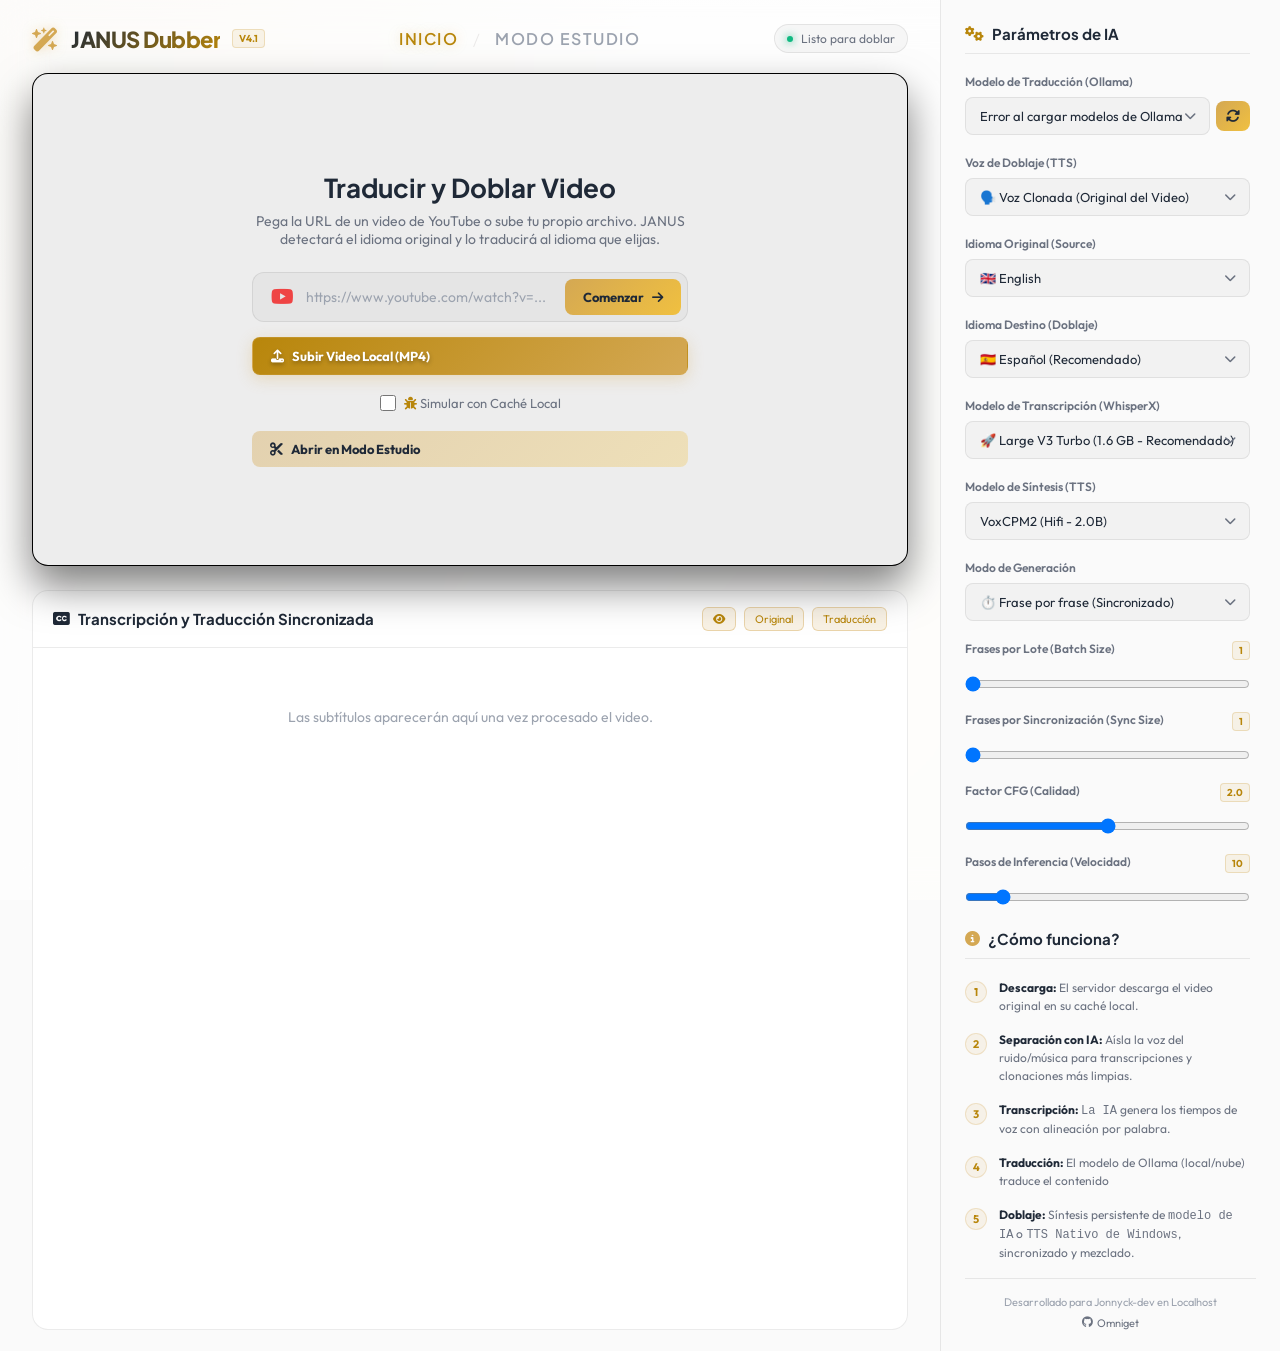
==== commit 530ad582: "Rename AEGIS -> JANUS across all files; bump v4.0 -> v4.1" ====
--- a/frontend/index.html
+++ b/frontend/index.html
@@ -22,7 +22,7 @@
                 <div class="logo">
                     <i class="fa-solid fa-wand-magic-sparkles purple-glow"></i>
                     <h1>JANUS Dubber</h1>
-                    <span class="badge">v4.0</span>
+                    <span class="badge">v4.1</span>
                 </div>
                 
                 <nav class="top-nav">
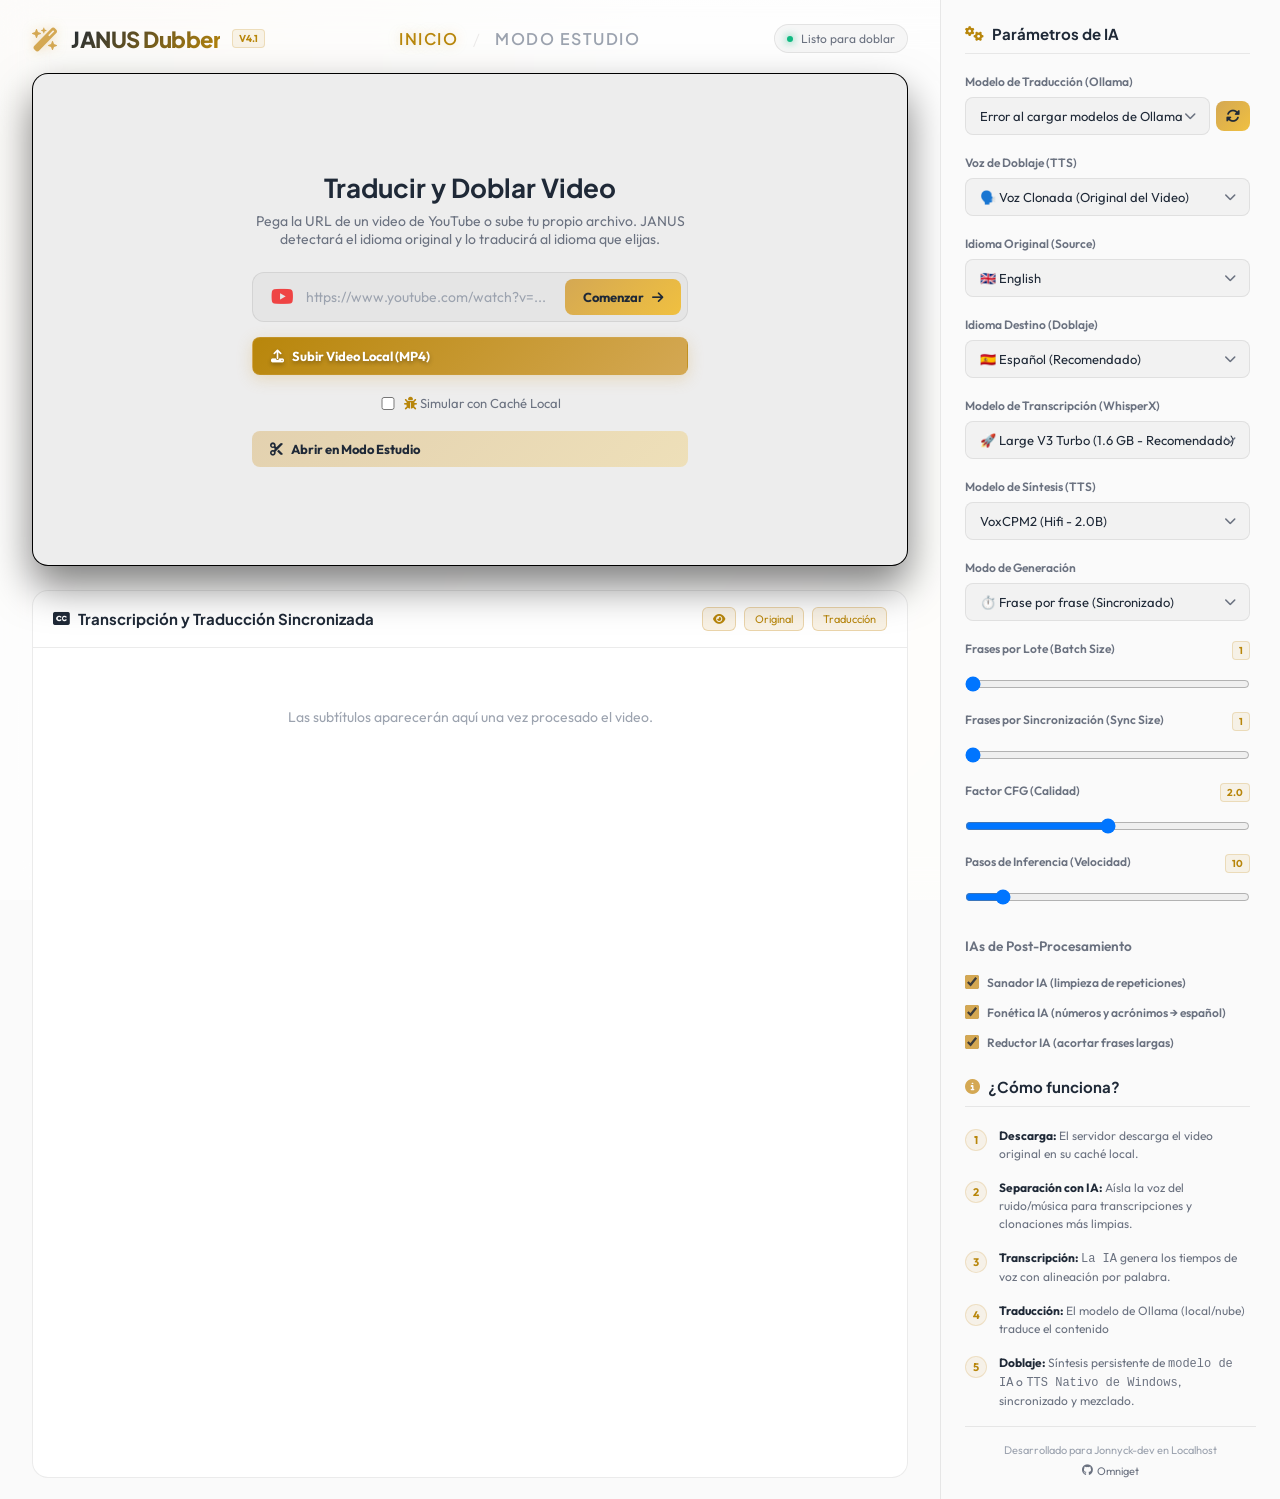
==== commit 72c35ef6: "v4.2 — OmniVoice voice cloning pipeline + IA post-processing controls + documentation restructure - " ====
--- a/frontend/index.html
+++ b/frontend/index.html
@@ -1,4 +1,4 @@
-<!DOCTYPE html>
+﻿<!DOCTYPE html>
 <html lang="es">
 <head>
     <meta charset="UTF-8">
@@ -34,9 +34,6 @@
                     <button id="btn-new" class="glow-button hidden" style="padding: 6px 12px; font-size: 13px; height: 32px; min-width: auto; margin: 0; background: linear-gradient(135deg, rgba(157, 78, 221, 0.4) 0%, rgba(0, 242, 254, 0.3) 100%); border: 1px solid rgba(255, 255, 255, 0.1);">
                         <i class="fa-solid fa-plus"></i> Nuevo
                     </button>
-                    <button id="btn-open-studio" class="glow-button hidden" style="padding: 6px 12px; font-size: 13px; height: 32px; min-width: auto; margin: 0; background: linear-gradient(135deg, rgba(0, 242, 254, 0.4) 0%, rgba(157, 78, 221, 0.3) 100%); border: 1px solid rgba(0, 242, 254, 0.3);">
-                        <i class="fa-solid fa-scissors"></i> Estudio v3.0
-                    </button>
                     <div class="status-indicator" id="global-status">
                          <span class="dot"></span> Listo para doblar
                      </div>
@@ -170,20 +167,36 @@
                     <div class="control-group">
                         <label for="select-speaker">Voz de Doblaje (TTS)</label>
                         <div class="select-wrapper">
-                            <select id="select-speaker">
-                                <optgroup label="TTS Rápido (Windows)">
-                                    <option value="windows_native">🤖 Voz Robótica (Nativa Windows)</option>
-                                </optgroup>
-                                <optgroup label="Doblaje Personalizado">
-                                    <option value="cloned_speaker" selected>🗣️ Voz Clonada (Original del Video)</option>
-                                </optgroup>
-                                <optgroup label="Voces de Doblaje (VoxCPM / VibeVoice)">
-                                    <option value="en-Frank_man">(Hombre) Frank</option>
-                                    <option value="en-Carter_man">(Hombre) Carter</option>
-                                    <option value="en-Davis_man">(Hombre) Davis</option>
-                                    <option value="en-Grace_woman">(Mujer) Grace</option>
-                                    <option value="en-Emma_woman">(Mujer) Emma</option>
-                                </optgroup>
+                            <select id="select-speaker">
+                                <optgroup label="TTS Rápido (Windows)">
+                                    <option value="windows_native">🤖 Voz Robótica (Nativa Windows)</option>
+                                </optgroup>
+                                <optgroup label="Doblaje Personalizado">
+                                    <option value="cloned_speaker" selected>🗣️ Voz Clonada (Original del Video)</option>
+                                </optgroup>
+                                <optgroup label="Edge TTS - Español (Online)">
+                                    <option value="es-MX-DaliaNeural">🇲🇽 Dalia (Mujer, Mexicano)</option>
+                                    <option value="es-MX-JorgeNeural">🇲🇽 Jorge (Hombre, Mexicano)</option>
+                                    <option value="es-ES-ElviraNeural">🇪🇸 Elvira (Mujer, España)</option>
+                                    <option value="es-ES-AlvaroNeural">🇪🇸 Álvaro (Hombre, España)</option>
+                                    <option value="es-AR-ElenaNeural">🇦🇷 Elena (Mujer, Argentino)</option>
+                                    <option value="es-AR-TomasNeural">🇦🇷 Tomás (Hombre, Argentino)</option>
+                                </optgroup>
+                                <optgroup label="Voces de Doblaje (VoxCPM / VibeVoice)">
+                                    <option value="en-Frank_man">(Hombre) Frank</option>
+                                    <option value="en-Carter_man">(Hombre) Carter</option>
+                                    <option value="en-Davis_man">(Hombre) Davis</option>
+                                    <option value="en-Grace_woman">(Mujer) Grace</option>
+                                    <option value="en-Emma_woman">(Mujer) Emma</option>
+                                </optgroup>
+                                <optgroup label="OmniVoice - Diseño de Voz (600+ Idiomas)">
+                                    <option value="female, young adult">👩 Joven (Mujer)</option>
+                                    <option value="male, young adult">👨 Joven (Hombre)</option>
+                                    <option value="female, middle-aged">👩 Adulta (Mujer)</option>
+                                    <option value="male, low pitch">👨 Voz Grave (Hombre)</option>
+                                    <option value="female, high pitch">👩 Voz Aguda (Mujer)</option>
+                                    <option value="male, middle-aged, low pitch">👨 Voz Profunda (Hombre)</option>
+                                </optgroup>
                             </select>
                             <i class="fa-solid fa-chevron-down dropdown-icon"></i>
                         </div>
@@ -235,10 +248,16 @@
                     <div class="control-group">
                         <label for="select-tts-model">Modelo de Síntesis (TTS)</label>
                         <div class="select-wrapper">
-                            <select id="select-tts-model">
-                                <option value="openbmb/VoxCPM2" selected>VoxCPM2 (Hifi - 2.0B)</option>
-                                <option value="VibeVoice-1.5B">VibeVoice 1.5B (Standard)</option>
-                                <option value="VibeVoice-Realtime-0.5B">VibeVoice 0.5B (Streaming)</option>
+                            <select id="select-tts-model">
+                                <optgroup label="Local (GPU, Clonación de Voz)">
+                                    <option value="openbmb/VoxCPM2" selected>VoxCPM2 (Hifi - 2.0B)</option>
+                                    <option value="VibeVoice-1.5B">VibeVoice 1.5B (Standard)</option>
+                                    <option value="VibeVoice-Realtime-0.5B">VibeVoice 0.5B (Streaming)</option>
+                                    <option value="k2-fsa/OmniVoice">🌍 OmniVoice (600+ Idiomas - 0.6B)</option>
+                                </optgroup>
+                                <optgroup label="Online (Sin GPU, Voces Neurales)">
+                                    <option value="edge">🌐 Edge TTS (Microsoft Neural)</option>
+                                </optgroup>
                             </select>
                             <i class="fa-solid fa-chevron-down dropdown-icon"></i>
                         </div>
@@ -284,10 +303,17 @@
                             <span>Pasos de Inferencia (Velocidad)</span>
                             <span id="val-tts-steps" class="badge">10</span>
                         </label>
-                        <input type="range" id="input-tts-steps" min="5" max="50" step="1" value="10" style="width: 100%; margin-top: 8px;">
-                    </div>
-                </div>
-
+                        <input type="range" id="input-tts-steps" min="5" max="50" step="1" value="10" style="width: 100%; margin-top: 8px;">
+                    </div>
+
+                    <div class="control-group" style="margin-top: 12px;">
+                        <label style="font-weight: 600; font-size: 0.85rem; margin-bottom: 8px; display: block;">IAs de Post-Procesamiento</label>
+                        <label class="checkbox-label"><input type="checkbox" id="chk-use-enhance" checked> Sanador IA (limpieza de repeticiones)</label>
+                        <label class="checkbox-label"><input type="checkbox" id="chk-use-phonetic" checked> Fonética IA (números y acrónimos → español)</label>
+                        <label class="checkbox-label"><input type="checkbox" id="chk-use-sync" checked> Reductor IA (acortar frases largas)</label>
+                    </div>
+                </div>
+
                 <!-- Pipeline Timers / Performance Section -->
                 <div id="timers-section" class="sidebar-section hidden">
                     <h3><i class="fa-solid fa-stopwatch text-orange"></i> Tiempos del Pipeline</h3>
@@ -340,7 +366,10 @@
                  <h1>JANUS AUDIO EDITOR</h1>
                  <span class="badge" style="background: rgba(212, 168, 83, 0.15); color: var(--accent-gold-dark);">v3.0</span>
             </div>
-            <button id="btn-close-studio" class="glow-button"><i class="fa-solid fa-arrow-left"></i> Volver al Inicio</button>
+            <div style="margin-left: auto; display: flex; gap: 10px;">
+                <button id="btn-studio-load-other" class="glow-button" style="background: rgba(0,0,0,0.04); border-color: rgba(0,0,0,0.1);"><i class="fa-solid fa-folder-open"></i> Cargar Otro Video</button>
+                <button id="btn-close-studio" class="glow-button"><i class="fa-solid fa-arrow-left"></i> Volver al Inicio</button>
+            </div>
         </header>
 
         <div class="studio-workspace">
@@ -353,11 +382,11 @@
                         <h2 style="margin-bottom: 10px; font-weight: 600;">Cargar Proyecto</h2>
                         <p class="text-gray" style="margin-bottom: 25px; font-size: 14px;">Selecciona una sesión renderizada para entrar al editor.</p>
                         
-                        <div class="studio-cache-actions" style="display: flex; gap: 10px; align-items: stretch;">
-                             <select id="select-studio-cache" class="studio-select" style="flex: 1; background: rgba(0,0,0,0.04); border: 1px solid rgba(0,0,0,0.15); color: var(--color-text-main); padding: 12px; border-radius: 6px; font-size: 14px; outline: none;">
+                        <div class="studio-cache-actions" style="display: flex; gap: 10px; align-items: stretch; overflow: hidden;">
+                             <select id="select-studio-cache" class="studio-select" style="flex: 1; min-width: 0; background: rgba(0,0,0,0.04); border: 1px solid rgba(0,0,0,0.15); color: var(--color-text-main); padding: 12px; border-radius: 6px; font-size: 14px; outline: none;">
                                  <option value="">Cargando cachés...</option>
                              </select>
-                             <button id="btn-studio-load-cache" class="glow-button" style="background: linear-gradient(135deg, var(--accent-gold) 0%, var(--accent-gold-light) 100%); border-color: transparent; color: #1f2937; padding: 12px 24px; font-weight: 600;">
+                             <button id="btn-studio-load-cache" class="glow-button" style="flex-shrink: 0; background: linear-gradient(135deg, var(--accent-gold) 0%, var(--accent-gold-light) 100%); border-color: transparent; color: #1f2937; padding: 12px 24px; font-weight: 600;">
                                 Comenzar
                             </button>
                         </div>
@@ -408,11 +437,17 @@
                             <i class="fa-solid fa-language"></i> Traducir con IA
                         </button>
                         
-                        <label style="margin-top: 15px; display: block;">MODELO TTS</label>
-                        <select id="select-studio-tts-model" class="studio-select" style="width: 100%; background: rgba(0,0,0,0.04); border: 1px solid rgba(0,0,0,0.15); color: var(--color-text-main); padding: 8px; border-radius: 4px;">
-                            <option value="openbmb/VoxCPM2" selected>VoxCPM2 (Hifi - 2.0B)</option>
-                            <option value="VibeVoice-1.5B">VibeVoice 1.5B (Standard)</option>
-                            <option value="VibeVoice-Realtime-0.5B">VibeVoice 0.5B (Streaming)</option>
+                        <label style="margin-top: 15px; display: block;">MODELO TTS</label>
+                        <select id="select-studio-tts-model" class="studio-select" style="width: 100%; background: rgba(0,0,0,0.04); border: 1px solid rgba(0,0,0,0.15); color: var(--color-text-main); padding: 8px; border-radius: 4px;">
+                            <optgroup label="Local (GPU, Clonación de Voz)">
+                                <option value="openbmb/VoxCPM2" selected>VoxCPM2 (Hifi - 2.0B)</option>
+                                <option value="VibeVoice-1.5B">VibeVoice 1.5B (Standard)</option>
+                                <option value="VibeVoice-Realtime-0.5B">VibeVoice 0.5B (Streaming)</option>
+                                <option value="k2-fsa/OmniVoice">🌍 OmniVoice (600+ Idiomas - 0.6B)</option>
+                            </optgroup>
+                            <optgroup label="Online (Sin GPU, Voces Neurales)">
+                                <option value="edge">🌐 Edge TTS (Microsoft Neural)</option>
+                            </optgroup>
                         </select>
 
                         <label style="margin-top: 15px; display: block;">MODELO WHISPERX</label>
@@ -424,21 +459,37 @@
                             <option value="tiny">Tiny</option>
                         </select>
                         
-                        <label style="margin-top: 15px; display: block;">VOZ (SPEAKER)</label>
-                        <select id="select-studio-speaker" class="studio-select" style="width: 100%; background: rgba(0,0,0,0.04); border: 1px solid rgba(0,0,0,0.15); color: var(--color-text-main); padding: 8px; border-radius: 4px; margin-bottom: 10px;">
-                            <optgroup label="Doblaje Personalizado">
-                                <option value="cloned_speaker" selected>🗣️ Voz Clonada (Extraída de esta frase)</option>
-                            </optgroup>
-                            <optgroup label="Voces de Doblaje (VoxCPM / VibeVoice)">
-                                <option value="en-Frank_man">(Hombre) Frank</option>
-                                <option value="en-Carter_man">(Hombre) Carter</option>
-                                <option value="en-Davis_man">(Hombre) Davis</option>
-                                <option value="en-Grace_woman">(Mujer) Grace</option>
-                                <option value="en-Emma_woman">(Mujer) Emma</option>
-                            </optgroup>
-                            <optgroup label="TTS Rápido (Windows)">
-                                <option value="windows_native">🤖 Voz Robótica (Nativa Windows)</option>
-                            </optgroup>
+                        <label style="margin-top: 15px; display: block;">VOZ (SPEAKER)</label>
+                        <select id="select-studio-speaker" class="studio-select" style="width: 100%; background: rgba(0,0,0,0.04); border: 1px solid rgba(0,0,0,0.15); color: var(--color-text-main); padding: 8px; border-radius: 4px; margin-bottom: 10px;">
+                            <optgroup label="Doblaje Personalizado">
+                                <option value="cloned_speaker" selected>🗣️ Voz Clonada (Extraída de esta frase)</option>
+                            </optgroup>
+                            <optgroup label="Edge TTS - Español (Online)">
+                                <option value="es-MX-DaliaNeural">🇲🇽 Dalia (Mujer, Mexicano)</option>
+                                <option value="es-MX-JorgeNeural">🇲🇽 Jorge (Hombre, Mexicano)</option>
+                                <option value="es-ES-ElviraNeural">🇪🇸 Elvira (Mujer, España)</option>
+                                <option value="es-ES-AlvaroNeural">🇪🇸 Álvaro (Hombre, España)</option>
+                                <option value="es-AR-ElenaNeural">🇦🇷 Elena (Mujer, Argentino)</option>
+                                <option value="es-AR-TomasNeural">🇦🇷 Tomás (Hombre, Argentino)</option>
+                            </optgroup>
+                            <optgroup label="Voces de Doblaje (VoxCPM / VibeVoice)">
+                                <option value="en-Frank_man">(Hombre) Frank</option>
+                                <option value="en-Carter_man">(Hombre) Carter</option>
+                                <option value="en-Davis_man">(Hombre) Davis</option>
+                                <option value="en-Grace_woman">(Mujer) Grace</option>
+                                <option value="en-Emma_woman">(Mujer) Emma</option>
+                            </optgroup>
+                            <optgroup label="OmniVoice - Diseño de Voz (600+ Idiomas)">
+                                <option value="female, young adult">👩 Joven (Mujer)</option>
+                                <option value="male, young adult">👨 Joven (Hombre)</option>
+                                <option value="female, middle-aged">👩 Adulta (Mujer)</option>
+                                <option value="male, low pitch">👨 Voz Grave (Hombre)</option>
+                                <option value="female, high pitch">👩 Voz Aguda (Mujer)</option>
+                                <option value="male, middle-aged, low pitch">👨 Voz Profunda (Hombre)</option>
+                            </optgroup>
+                            <optgroup label="TTS Rápido (Windows)">
+                                <option value="windows_native">🤖 Voz Robótica (Nativa Windows)</option>
+                            </optgroup>
                         </select>
                         <audio id="studio-audio-player" class="hidden"></audio>
 
@@ -478,7 +529,12 @@
         <div class="studio-timeline-section">
             <div class="timeline-header">
                 <h3><i class="fa-solid fa-timeline"></i> TIMELINE</h3>
-                <button id="btn-studio-finalize" class="glow-button finish-btn" style="background: linear-gradient(135deg, var(--accent-gold) 0%, var(--accent-gold-light) 100%); color: #1f2937;"><i class="fa-solid fa-film"></i> Ensamblar Video Final</button>
+                <div style="display: flex; gap: 10px;">
+                    <button id="btn-studio-split" class="glow-button" style="background: rgba(0, 242, 254, 0.15); border-color: rgba(0, 242, 254, 0.5); color: #00f2fe; font-weight: 600;">
+                        <i class="fa-solid fa-scissors"></i> Split Frase
+                    </button>
+                    <button id="btn-studio-finalize" class="glow-button finish-btn" style="background: linear-gradient(135deg, var(--accent-gold) 0%, var(--accent-gold-light) 100%); color: #1f2937;"><i class="fa-solid fa-film"></i> Ensamblar Video Final</button>
+                </div>
             </div>
 
             <div class="timeline-container">
@@ -520,5 +576,9 @@
     </div>
 
     <script src="app.js"></script>
+    <link rel="stylesheet" href="chat-style.css">
+    <div id="janus-chat-widget"></div>
+    <script src="chat-app.js"></script>
 </body>
 </html>
+
--- a/frontend/style.css
+++ b/frontend/style.css
@@ -672,6 +672,22 @@
 .dev-checkbox-label input[type="checkbox"] {
     accent-color: var(--accent-gold);
     width: 16px;
+}
+
+.checkbox-label {
+    display: flex;
+    align-items: center;
+    gap: 8px;
+    font-size: 13px;
+    color: var(--color-text-muted);
+    cursor: pointer;
+    user-select: none;
+    padding: 3px 0;
+}
+
+.checkbox-label input[type="checkbox"] {
+    accent-color: var(--accent-gold);
+    width: 14px;
     height: 16px;
     cursor: pointer;
 }
@@ -1320,6 +1336,10 @@
         margin-bottom: 16px !important;
     }
 
+    #studio-cache-overlay .studio-cache-actions {
+        flex-direction: column !important;
+    }
+
     #studio-cache-overlay .glow-button {
         padding: 16px 28px !important;
         font-size: 16px !important;
